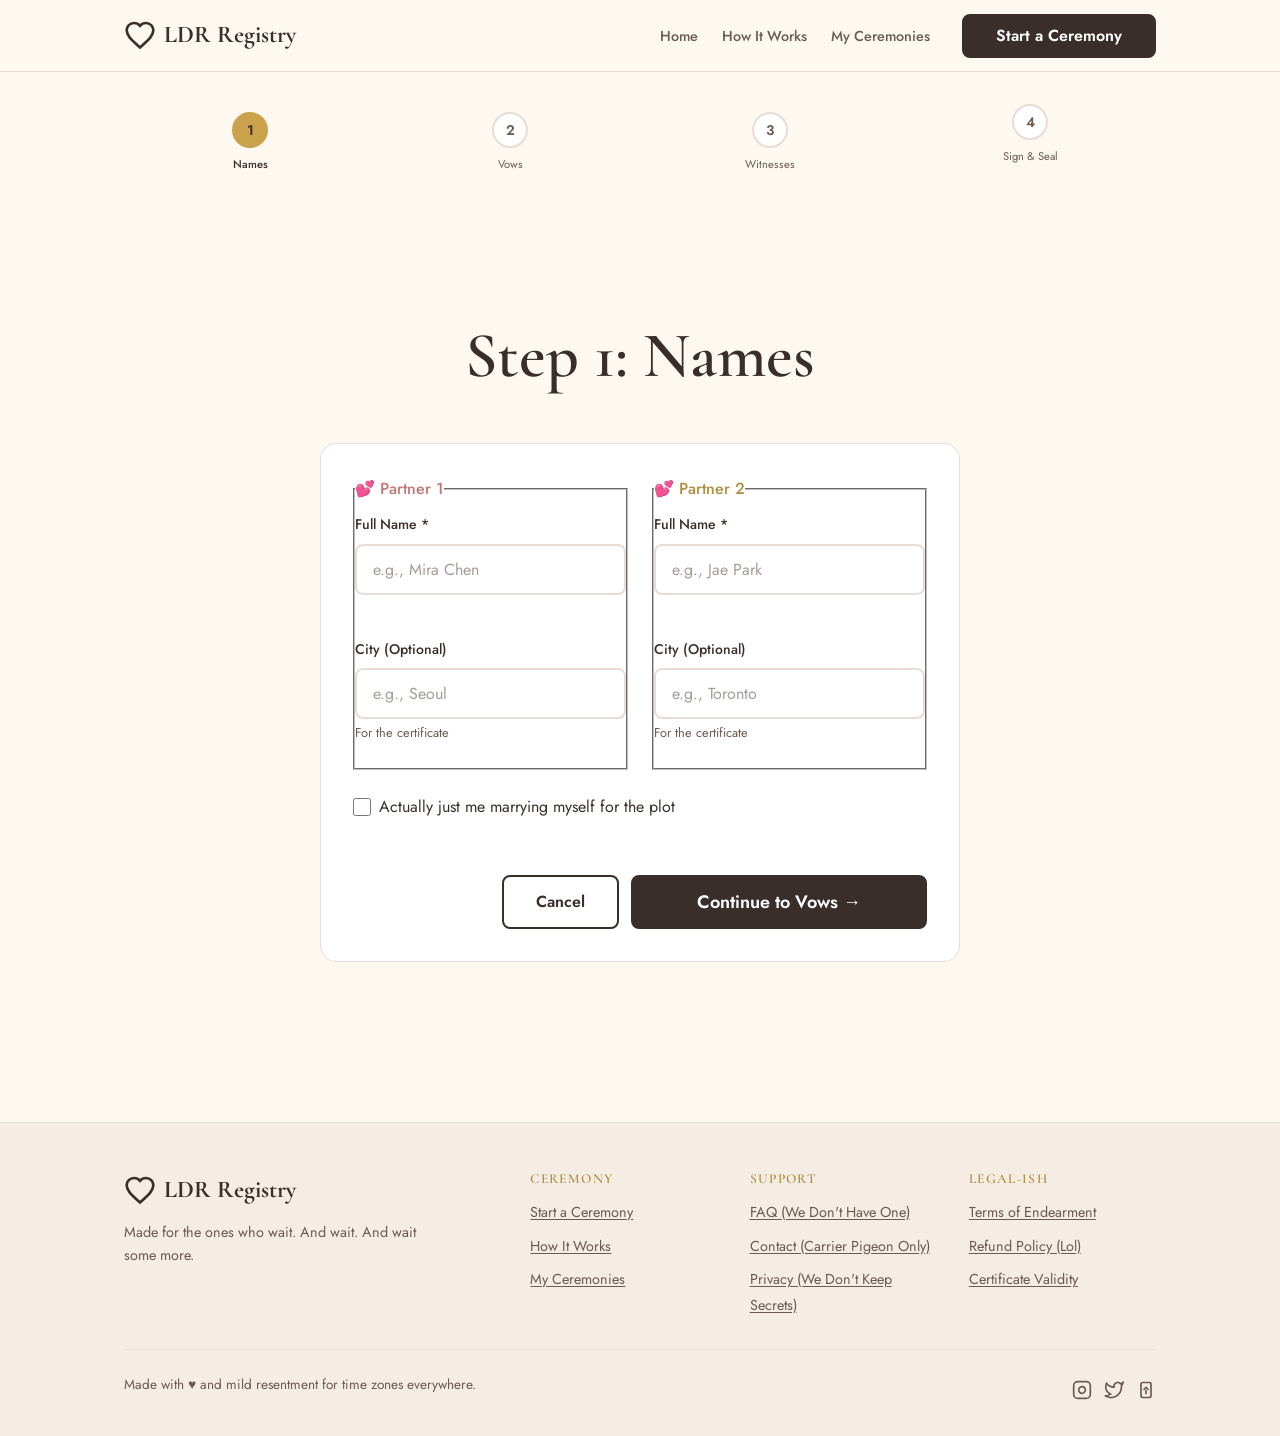
==== start.html @ facb6088 "Initial commit: Long Distance Romance Registry - complete wedding site" ====
<!DOCTYPE html>
<html lang="en">
<head>
  <meta charset="UTF-8">
  <meta name="viewport" content="width=device-width, initial-scale=1.0">
  <meta name="description" content="Step 1: Enter your names to start your online ceremony.">
  <title>Start Your Ceremony — Long Distance Romance Registry</title>
  <link rel="preconnect" href="https://fonts.googleapis.com">
  <link rel="preconnect" href="https://fonts.gstatic.com" crossorigin>
  <link href="https://fonts.googleapis.com/css2?family=Cormorant+Garamond:wght@400;600;700&family=Jost:wght@400;500;600&family=Pinyon+Script&display=swap" rel="stylesheet">
  <link rel="stylesheet" href="css/styles.css">
</head>
<body>
  <header class="header" role="banner">
    <div class="container header-inner">
      <a href="index.html" class="logo" aria-label="Long Distance Romance Registry — Home">
        <svg viewBox="0 0 24 24" fill="none" stroke="currentColor" stroke-width="2" aria-hidden="true">
          <path d="M12 21.35l-1.45-1.32C5.4 15.36 2 12.28 2 8.5 2 5.42 4.42 3 7.5 3c1.74 0 3.41.81 4.5 2.09C13.09 3.81 14.76 3 16.5 3 19.58 3 22 5.42 22 8.5c0 3.78-3.4 6.86-8.55 11.54L12 21.35z"/>
        </svg>
        <span>LDR Registry</span>
      </a>

      <nav class="nav" role="navigation" aria-label="Main navigation">
        <ul class="nav-list">
          <li><a href="index.html" class="nav-link">Home</a></li>
          <li><a href="how-it-works.html" class="nav-link">How It Works</a></li>
          <li><a href="dashboard.html" class="nav-link">My Ceremonies</a></li>
        </ul>
        <a href="start.html" class="btn btn--primary nav-cta">Start a Ceremony</a>
      </nav>

      <button class="mobile-nav-toggle" aria-expanded="false" aria-controls="main-nav" aria-label="Toggle navigation menu">
        <span class="hamburger" aria-hidden="true"></span>
      </button>
    </div>
  </header>

  <main class="main" id="main" role="main">
    <section class="section--sm" aria-label="Ceremony progress">
      <div class="container">
        <div class="progress-bar" role="progressbar" aria-valuenow="1" aria-valuemin="1" aria-valuemax="4" aria-label="Ceremony progress: Step 1 of 4">
          <div class="progress-step" data-active="true" data-complete="false">
            <div class="progress-circle">1</div>
            <span class="progress-label">Names</span>
          </div>
          <div class="progress-step" data-active="false" data-complete="false">
            <div class="progress-circle">2</div>
            <span class="progress-label">Vows</span>
          </div>
          <div class="progress-step" data-active="false" data-complete="false">
            <div class="progress-circle">3</div>
            <span class="progress-label">Witnesses</span>
          </div>
          <div class="progress-step" data-active="false" data-complete="false">
            <div class="progress-circle">4</div>
            <span class="progress-label">Sign & Seal</span>
          </div>
        </div>
      </div>
    </section>

    <section class="section reveal" aria-labelledby="form-title">
      <div class="container">
        <header style="text-align: center; margin-bottom: var(--space-7);">
          <h1 id="form-title">Step 1: Names</h1>
        </header>

        <form id="names-form" class="card" style="max-width: 640px; margin: 0 auto;" novalidate>
          <div style="display: grid; grid-template-columns: 1fr 1fr; gap: var(--space-5);">
            <fieldset class="form-group" style="margin-bottom: 0;">
              <legend class="label" style="margin-bottom: var(--space-3); font-size: 1rem; color: var(--rose-dark);">
                <span aria-hidden="true">💕</span> Partner 1
              </legend>
              <div class="form-group">
                <label for="partner1-name" class="label">Full Name <span aria-hidden="true">*</span></label>
                <input type="text" id="partner1-name" name="partner1Name" class="input" placeholder="e.g., Mira Chen" required autocomplete="given-name" aria-describedby="partner1-name-error">
                <span id="partner1-name-error" class="error-message" aria-live="polite"></span>
              </div>
              <div class="form-group">
                <label for="partner1-city" class="label">City (Optional)</label>
                <input type="text" id="partner1-city" name="partner1City" class="input" placeholder="e.g., Seoul" autocomplete="address-level2" aria-describedby="partner1-city-help">
                <span id="partner1-city-help" class="error-message" style="color: var(--ink-light);">For the certificate</span>
              </div>
            </fieldset>

            <fieldset class="form-group" style="margin-bottom: 0;">
              <legend class="label" style="margin-bottom: var(--space-3); font-size: 1rem; color: var(--gold-dark);">
                <span aria-hidden="true">💕</span> Partner 2
              </legend>
              <div class="form-group">
                <label for="partner2-name" class="label">Full Name <span aria-hidden="true">*</span></label>
                <input type="text" id="partner2-name" name="partner2Name" class="input" placeholder="e.g., Jae Park" required autocomplete="given-name" aria-describedby="partner2-name-error">
                <span id="partner2-name-error" class="error-message" aria-live="polite"></span>
              </div>
              <div class="form-group">
                <label for="partner2-city" class="label">City (Optional)</label>
                <input type="text" id="partner2-city" name="partner2City" class="input" placeholder="e.g., Toronto" autocomplete="address-level2" aria-describedby="partner2-city-help">
                <span id="partner2-city-help" class="error-message" style="color: var(--ink-light);">For the certificate</span>
              </div>
            </fieldset>
          </div>

          <div class="form-group" style="margin-top: var(--space-5);">
            <label class="checkbox-label">
              <input type="checkbox" id="same-person-check" name="samePerson" value="true">
              <span>Actually just me marrying myself for the plot</span>
            </label>
            <span id="same-person-error" class="error-message" aria-live="polite"></span>
          </div>

          <div style="display: flex; gap: var(--space-3); justify-content: flex-end; margin-top: var(--space-6);">
            <a href="index.html" class="btn btn--secondary">Cancel</a>
            <button type="submit" class="btn btn--primary btn--lg" id="continue-btn">Continue to Vows →</button>
          </div>
        </form>
      </div>
    </section>
  </main>

  <footer class="footer" role="contentinfo">
    <div class="container">
      <div class="footer-grid">
        <div class="footer-brand">
          <a href="index.html" class="logo" style="margin-bottom: var(--space-3);">
            <svg viewBox="0 0 24 24" fill="none" stroke="currentColor" stroke-width="2" aria-hidden="true">
              <path d="M12 21.35l-1.45-1.32C5.4 15.36 2 12.28 2 8.5 2 5.42 4.42 3 7.5 3c1.74 0 3.41.81 4.5 2.09C13.09 3.81 14.76 3 16.5 3 19.58 3 22 5.42 22 8.5c0 3.78-3.4 6.86-8.55 11.54L12 21.35z"/>
            </svg>
            <span>LDR Registry</span>
          </a>
          <p class="footer-tagline">Made for the ones who wait. And wait. And wait some more.</p>
        </div>

        <nav aria-label="Quick links">
          <h3 class="footer-title">Ceremony</h3>
          <ul class="footer-links">
            <li><a href="start.html">Start a Ceremony</a></li>
            <li><a href="how-it-works.html">How It Works</a></li>
            <li><a href="dashboard.html">My Ceremonies</a></li>
          </ul>
        </nav>

        <nav aria-label="Support">
          <h3 class="footer-title">Support</h3>
          <ul class="footer-links">
            <li><a href="404.html">FAQ (We Don't Have One)</a></li>
            <li><a href="404.html">Contact (Carrier Pigeon Only)</a></li>
            <li><a href="404.html">Privacy (We Don't Keep Secrets)</a></li>
          </ul>
        </nav>

        <nav aria-label="Legal">
          <h3 class="footer-title">Legal-ish</h3>
          <ul class="footer-links">
            <li><a href="404.html">Terms of Endearment</a></li>
            <li><a href="404.html">Refund Policy (Lol)</a></li>
            <li><a href="404.html">Certificate Validity</a></li>
          </ul>
        </nav>
      </div>

      <div class="footer-bottom">
        <p>Made with ♥ and mild resentment for time zones everywhere.</p>
        <div class="footer-social">
          <a href="404.html" aria-label="Instagram" title="Instagram">
            <svg width="20" height="20" viewBox="0 0 24 24" fill="none" stroke="currentColor" stroke-width="2" aria-hidden="true">
              <rect x="2" y="2" width="20" height="20" rx="5" ry="5"/>
              <path d="M16 11.37A4 4 0 1 1 12.63 8 4 4 0 0 1 16 11.37z"/>
              <line x1="17.5" y1="6.5" x2="17.51" y2="6.5"/>
            </svg>
          </a>
          <a href="404.html" aria-label="Twitter" title="Twitter">
            <svg width="20" height="20" viewBox="0 0 24 24" fill="none" stroke="currentColor" stroke-width="2" aria-hidden="true">
              <path d="M23 3a10.9 10.9 0 0 1-3.14 1.53 4.48 4.48 0 0 0-7.86 3v1A10.66 10.66 0 0 1 3 4s-4 9 5 13a11.64 11.64 0 0 1-7 2c9 5 20 0 20-11.5a4.5 4.5 0 0 0-.08-.83A7.72 7.72 0 0 0 23 3z"/>
            </svg>
          </a>
          <a href="404.html" aria-label="TikTok" title="TikTok">
            <svg width="20" height="20" viewBox="0 0 24 24" fill="none" stroke="currentColor" stroke-width="2" aria-hidden="true">
              <path d="M16 3a2 2 0 0 1 2 2v14a2 2 0 0 1-2 2H8a2 2 0 0 1-2-2V5a2 2 0 0 1 2-2h8z"/>
              <path d="M12 17v-5"/>
              <path d="M9 12l3-3 3 3"/>
            </svg>
          </a>
        </div>
      </div>
    </div>
  </footer>

  <script src="js/ceremony-store.js"></script>
  <script src="js/app.js"></script>
  <script src="js/pages/start.js"></script>
</body>
</html>
---- css/styles.css ----
/* ========================================================================
   DESIGN TOKENS
   ======================================================================== */
:root {
  --bg: #FDF8F0;
  --bg-alt: #F5EDE3;
  --ink: #3A2E2A;
  --ink-light: #6B5B52;
  --rose: #D98C8C;
  --rose-dark: #C47676;
  --gold: #C9A24B;
  --gold-dark: #B08E3F;
  --lime: #C6FF00;
  --lime-dark: #A8D800;
  --error: #E05B5B;
  --success: #7BAE7F;
  --white: #FFFFFF;
  --border: #E8DDD4;
  --shadow: rgba(58, 46, 42, 0.08);
  --shadow-strong: rgba(58, 46, 42, 0.15);

  --font-heading: 'Cormorant Garamond', Georgia, serif;
  --font-body: 'Jost', -apple-system, BlinkMacSystemFont, sans-serif;
  --font-script: 'Pinyon Script', cursive;

  --space-1: 4px;
  --space-2: 8px;
  --space-3: 12px;
  --space-4: 16px;
  --space-5: 24px;
  --space-6: 32px;
  --space-7: 48px;
  --space-8: 64px;
  --space-9: 96px;

  --radius-sm: 4px;
  --radius-md: 8px;
  --radius-lg: 16px;
  --radius-xl: 24px;

  --transition-fast: 150ms ease;
  --transition-base: 250ms ease;
  --transition-slow: 350ms ease;

  --max-width: 1080px;
  --header-height: 72px;
}

@media (prefers-reduced-motion: reduce) {
  :root {
    --transition-fast: 0ms;
    --transition-base: 0ms;
    --transition-slow: 0ms;
  }
}

/* ========================================================================
   RESET & BASE
   ======================================================================== */
*, *::before, *::after {
  box-sizing: border-box;
  margin: 0;
  padding: 0;
}

html {
  font-size: 16px;
  scroll-behavior: smooth;
}

@media (prefers-reduced-motion: reduce) {
  html {
    scroll-behavior: auto;
  }
}

body {
  font-family: var(--font-body);
  font-size: 1rem;
  line-height: 1.6;
  color: var(--ink);
  background-color: var(--bg);
  -webkit-font-smoothing: antialiased;
  -moz-osx-font-smoothing: grayscale;
}

h1, h2, h3, h4, h5, h6 {
  font-family: var(--font-heading);
  font-weight: 600;
  line-height: 1.2;
  color: var(--ink);
}

h1 { font-size: clamp(2.5rem, 5vw, 4rem); }
h2 { font-size: clamp(1.75rem, 3.5vw, 2.5rem); }
h3 { font-size: clamp(1.25rem, 2.5vw, 1.75rem); }

p { margin-bottom: var(--space-4); }

a {
  color: var(--rose-dark);
  text-decoration: underline;
  text-underline-offset: 2px;
  transition: color var(--transition-fast);
}
a:hover { color: var(--rose); }
a:focus-visible {
  outline: 2px solid var(--lime);
  outline-offset: 2px;
  border-radius: var(--radius-sm);
}

img { max-width: 100%; height: auto; display: block; }

/* ========================================================================
   LAYOUT
   ======================================================================== */
.container {
  width: 100%;
  max-width: var(--max-width);
  margin: 0 auto;
  padding: 0 var(--space-5);
}

.section {
  padding: var(--space-8) 0;
}

.section--sm { padding: var(--space-6) 0; }
.section--lg { padding: var(--space-9) 0; }

/* ========================================================================
   HEADER & NAV
   ======================================================================== */
.header {
  position: sticky;
  top: 0;
  z-index: 100;
  background: rgba(253, 248, 240, 0.95);
  backdrop-filter: blur(8px);
  border-bottom: 1px solid var(--border);
  height: var(--header-height);
}

.header-inner {
  display: flex;
  align-items: center;
  justify-content: space-between;
  height: 100%;
}

.logo {
  font-family: var(--font-heading);
  font-size: 1.5rem;
  font-weight: 700;
  color: var(--ink);
  text-decoration: none;
  display: flex;
  align-items: center;
  gap: var(--space-2);
}
.logo:hover { color: var(--rose); }
.logo svg { width: 32px; height: 32px; }

.nav {
  display: flex;
  align-items: center;
  gap: var(--space-6);
}

.nav-list {
  display: flex;
  list-style: none;
  gap: var(--space-5);
}

.nav-link {
  font-size: 0.9rem;
  font-weight: 500;
  color: var(--ink-light);
  text-decoration: none;
  padding: var(--space-2) 0;
  position: relative;
}
.nav-link::after {
  content: '';
  position: absolute;
  bottom: 0;
  left: 0;
  width: 0;
  height: 2px;
  background: var(--gold);
  transition: width var(--transition-base);
}
.nav-link:hover::after,
.nav-link[aria-current="page"]::after { width: 100%; }
.nav-link:hover { color: var(--ink); }

.nav-cta {
  display: none;
}

.mobile-nav-toggle {
  display: none;
  background: none;
  border: none;
  cursor: pointer;
  padding: var(--space-2);
  z-index: 101;
}

.hamburger {
  display: block;
  width: 24px;
  height: 2px;
  background: var(--ink);
  position: relative;
  transition: background var(--transition-fast);
}
.hamburger::before,
.hamburger::after {
  content: '';
  position: absolute;
  left: 0;
  width: 100%;
  height: 2px;
  background: var(--ink);
  transition: transform var(--transition-base);
}
.hamburger::before { top: -7px; }
.hamburger::after { bottom: -7px; }

.mobile-nav-toggle[aria-expanded="true"] .hamburger { background: transparent; }
.mobile-nav-toggle[aria-expanded="true"] .hamburger::before { transform: rotate(45deg) translate(5px, 5px); }
.mobile-nav-toggle[aria-expanded="true"] .hamburger::after { transform: rotate(-45deg) translate(5px, -5px); }

@media (max-width: 720px) {
  .nav {
    position: fixed;
    top: 0;
    right: 0;
    bottom: 0;
    width: 280px;
    max-width: 85vw;
    background: var(--bg);
    border-left: 1px solid var(--border);
    flex-direction: column;
    align-items: stretch;
    padding: calc(var(--header-height) + var(--space-6)) var(--space-5) var(--space-6);
    transform: translateX(100%);
    transition: transform var(--transition-slow);
    overflow-y: auto;
  }
  .nav[data-visible="true"] { transform: translateX(0); }

  .nav-list { flex-direction: column; gap: 0; }
  .nav-link { display: block; padding: var(--space-3) 0; font-size: 1.1rem; }
  .nav-link::after { display: none; }

  .nav-cta { display: block; margin-top: var(--space-6); }

  .mobile-nav-toggle { display: block; }
}

/* ========================================================================
   BUTTONS
   ======================================================================== */
.btn {
  display: inline-flex;
  align-items: center;
  justify-content: center;
  gap: var(--space-2);
  font-family: var(--font-body);
  font-size: 1rem;
  font-weight: 600;
  line-height: 1;
  padding: var(--space-3) var(--space-6);
  border: 2px solid transparent;
  border-radius: var(--radius-md);
  cursor: pointer;
  transition: all var(--transition-base);
  text-decoration: none;
  white-space: nowrap;
}
.btn:focus-visible {
  outline: 2px solid var(--lime);
  outline-offset: 2px;
}
.btn:disabled { opacity: 0.5; cursor: not-allowed; }

.btn--primary {
  background: var(--ink);
  color: var(--white);
  border-color: var(--ink);
}
.btn--primary:hover:not(:disabled) {
  background: var(--rose-dark);
  border-color: var(--rose-dark);
  transform: translateY(-2px);
  box-shadow: 0 4px 12px var(--shadow-strong);
}

.btn--secondary {
  background: transparent;
  color: var(--ink);
  border-color: var(--ink);
}
.btn--secondary:hover:not(:disabled) {
  background: var(--ink);
  color: var(--white);
}

.btn--gold {
  background: var(--gold);
  color: var(--ink);
  border-color: var(--gold);
}
.btn--gold:hover:not(:disabled) {
  background: var(--gold-dark);
  border-color: var(--gold-dark);
  transform: translateY(-2px);
}

.btn--lime {
  background: var(--lime);
  color: var(--ink);
  border-color: var(--lime);
}
.btn--lime:hover:not(:disabled) {
  background: var(--lime-dark);
  border-color: var(--lime-dark);
  transform: translateY(-2px);
}

.btn--ghost {
  background: transparent;
  color: var(--ink-light);
  border-color: transparent;
}
.btn--ghost:hover:not(:disabled) { color: var(--ink); }

.btn--sm { padding: var(--space-2) var(--space-4); font-size: 0.875rem; }
.btn--lg { padding: var(--space-4) var(--space-8); font-size: 1.125rem; }
.btn--full { width: 100%; }

/* ========================================================================
   FORMS
   ======================================================================== */
.form-group { margin-bottom: var(--space-5); }

.label {
  display: block;
  font-size: 0.875rem;
  font-weight: 500;
  color: var(--ink);
  margin-bottom: var(--space-2);
}

.input,
.textarea,
.select {
  width: 100%;
  font-family: var(--font-body);
  font-size: 1rem;
  padding: var(--space-3) var(--space-4);
  border: 2px solid var(--border);
  border-radius: var(--radius-md);
  background: var(--white);
  color: var(--ink);
  transition: border-color var(--transition-fast), box-shadow var(--transition-fast);
}
.input:focus,
.textarea:focus,
.select:focus {
  outline: none;
  border-color: var(--gold);
  box-shadow: 0 0 0 3px rgba(201, 162, 75, 0.2);
}
.input::placeholder,
.textarea::placeholder { color: var(--ink-light); opacity: 0.6; }

.input--error,
.textarea--error { border-color: var(--error); }
.input--error:focus,
.textarea--error:focus { box-shadow: 0 0 0 3px rgba(224, 91, 91, 0.2); }

.error-message {
  display: block;
  font-size: 0.8rem;
  color: var(--error);
  margin-top: var(--space-1);
  min-height: 1.2em;
}

.textarea { min-height: 140px; resize: vertical; }

.radio-group { display: flex; flex-wrap: wrap; gap: var(--space-4); }
.radio-label {
  display: inline-flex;
  align-items: center;
  gap: var(--space-2);
  cursor: pointer;
  padding: var(--space-3) var(--space-5);
  border: 2px solid var(--border);
  border-radius: var(--radius-md);
  transition: all var(--transition-fast);
}
.radio-label:hover { border-color: var(--gold); }
.radio-label:has(input:checked) {
  border-color: var(--gold);
  background: rgba(201, 162, 75, 0.1);
}
.radio-label input { position: absolute; opacity: 0; pointer-events: none; }

.checkbox-label {
  display: inline-flex;
  align-items: center;
  gap: var(--space-2);
  cursor: pointer;
}
.checkbox-label input {
  width: 18px;
  height: 18px;
  accent-color: var(--gold);
}

/* ========================================================================
   PROGRESS BAR
   ======================================================================== */
.progress-bar {
  display: flex;
  gap: var(--space-2);
  margin-bottom: var(--space-7);
}
.progress-step {
  flex: 1;
  display: flex;
  flex-direction: column;
  align-items: center;
  gap: var(--space-2);
  position: relative;
}
.progress-step::before {
  content: '';
  flex: 1;
  height: 2px;
  background: var(--border);
  z-index: 0;
}
.progress-step:last-child::before { display: none; }
.progress-step[data-complete="true"]::before { background: var(--gold); }

.progress-circle {
  width: 36px;
  height: 36px;
  border-radius: 50%;
  border: 2px solid var(--border);
  background: var(--white);
  display: flex;
  align-items: center;
  justify-content: center;
  font-size: 0.875rem;
  font-weight: 600;
  color: var(--ink-light);
  z-index: 1;
  transition: all var(--transition-base);
}
.progress-step[data-active="true"] .progress-circle {
  border-color: var(--gold);
  background: var(--gold);
  color: var(--ink);
}
.progress-step[data-complete="true"] .progress-circle {
  border-color: var(--success);
  background: var(--success);
  color: var(--white);
}
.progress-step[data-complete="true"] .progress-circle::after {
  content: '✓';
  font-size: 0.75rem;
}

.progress-label {
  font-size: 0.7rem;
  text-align: center;
  color: var(--ink-light);
  max-width: 80px;
}
.progress-step[data-active="true"] .progress-label { color: var(--ink); font-weight: 500; }

/* ========================================================================
   CARDS
   ======================================================================== */
.card {
  background: var(--white);
  border: 1px solid var(--border);
  border-radius: var(--radius-lg);
  padding: var(--space-6);
  transition: transform var(--transition-base), box-shadow var(--transition-base);
}
.card:hover {
  transform: translateY(-4px);
  box-shadow: 0 12px 24px var(--shadow);
}

.card--border-gold { border-color: var(--gold); }

.badge {
  display: inline-flex;
  align-items: center;
  gap: var(--space-1);
  font-size: 0.7rem;
  font-weight: 600;
  text-transform: uppercase;
  letter-spacing: 0.05em;
  padding: var(--space-1) var(--space-3);
  border-radius: var(--radius-sm);
}
.badge--gold { background: rgba(201, 162, 75, 0.15); color: var(--gold-dark); border: 1px solid var(--gold); }
.badge--rose { background: rgba(217, 140, 140, 0.15); color: var(--rose-dark); border: 1px solid var(--rose); }
.badge--lime { background: var(--lime); color: var(--ink); }
.badge--success { background: rgba(123, 174, 127, 0.15); color: var(--success); border: 1px solid var(--success); }

/* ========================================================================
   TOAST
   ======================================================================== */
.toast-container {
  position: fixed;
  bottom: var(--space-5);
  right: var(--space-5);
  z-index: 1000;
  display: flex;
  flex-direction: column;
  gap: var(--space-2);
  pointer-events: none;
}

.toast {
  pointer-events: auto;
  padding: var(--space-3) var(--space-5);
  border-radius: var(--radius-md);
  background: var(--ink);
  color: var(--white);
  font-size: 0.9rem;
  box-shadow: 0 8px 24px var(--shadow-strong);
  animation: slideIn 0.3s ease;
  max-width: 360px;
}
.toast--success { background: var(--success); }
.toast--error { background: var(--error); }
.toast--gold { background: var(--gold); color: var(--ink); }

@keyframes slideIn {
  from { opacity: 0; transform: translateX(100%); }
  to { opacity: 1; transform: translateX(0); }
}

@media (prefers-reduced-motion: reduce) {
  .toast { animation: none; }
}

/* ========================================================================
   ACCORDION (FAQ)
   ======================================================================== */
.accordion { border: 1px solid var(--border); border-radius: var(--radius-lg); overflow: hidden; }
.accordion-item { border-bottom: 1px solid var(--border); }
.accordion-item:last-child { border-bottom: none; }

.accordion-trigger {
  width: 100%;
  display: flex;
  align-items: center;
  justify-content: space-between;
  padding: var(--space-5);
  background: var(--white);
  border: none;
  font-family: var(--font-body);
  font-size: 1rem;
  font-weight: 500;
  color: var(--ink);
  text-align: left;
  cursor: pointer;
  transition: background var(--transition-fast);
}
.accordion-trigger:hover { background: var(--bg-alt); }
.accordion-trigger:focus-visible {
  outline: 2px solid var(--lime);
  outline-offset: -2px;
}

.accordion-icon {
  width: 24px;
  height: 24px;
  flex-shrink: 0;
  color: var(--gold);
  transition: transform var(--transition-base);
}
.accordion-item[data-open="true"] .accordion-icon { transform: rotate(180deg); }

.accordion-content {
  max-height: 0;
  overflow: hidden;
  transition: max-height var(--transition-slow), padding var(--transition-base);
}
.accordion-content-inner { padding: 0 var(--space-5) var(--space-5); color: var(--ink-light); }

/* ========================================================================
   CONFETTI
   ======================================================================== */
.confetti-container {
  position: fixed;
  inset: 0;
  pointer-events: none;
  z-index: 999;
  overflow: hidden;
}
.confetti-piece {
  position: absolute;
  width: 10px;
  height: 10px;
  opacity: 0;
  animation: confettiFall var(--confetti-duration, 2s) ease-out forwards;
}
.confetti-piece--rect { border-radius: 2px; }
.confetti-piece--circle { border-radius: 50%; }

@keyframes confettiFall {
  0% { opacity: 1; transform: translateY(-100vh) rotate(0deg); }
  100% { opacity: 0; transform: translateY(100vh) rotate(720deg); }
}

@media (prefers-reduced-motion: reduce) {
  .confetti-piece { display: none !important; }
}

/* ========================================================================
   HERO
   ======================================================================== */
.hero {
  padding: var(--space-9) 0 var(--space-8);
  text-align: center;
}
.hero-title {
  font-family: var(--font-heading);
  font-size: clamp(2.25rem, 5vw, 3.75rem);
  line-height: 1.15;
  margin-bottom: var(--space-4);
}
.hero-title .highlight { color: var(--rose); }
.hero-subtitle {
  font-size: clamp(1.125rem, 2.5vw, 1.375rem);
  color: var(--ink-light);
  max-width: 60ch;
  margin: 0 auto var(--space-7);
}
.hero-cta { display: flex; gap: var(--space-4); justify-content: center; flex-wrap: wrap; margin-top: var(--space-2); }

/* ========================================================================
   STEPS / HOW IT WORKS
   ======================================================================== */
.steps-grid {
  display: grid;
  grid-template-columns: repeat(auto-fit, minmax(240px, 1fr));
  gap: var(--space-5);
  margin-top: var(--space-7);
}
.step-card { text-align: center; }
.step-number {
  width: 64px;
  height: 64px;
  border-radius: 50%;
  background: var(--gold);
  color: var(--ink);
  font-family: var(--font-heading);
  font-size: 1.5rem;
  font-weight: 700;
  display: flex;
  align-items: center;
  justify-content: center;
  margin: 0 auto var(--space-4);
}
.step-title { font-size: 1.25rem; margin-bottom: var(--space-2); }
.step-desc { color: var(--ink-light); font-size: 0.95rem; }

/* ========================================================================
   TESTIMONIALS
   ======================================================================== */
.testimonials-grid {
  display: grid;
  grid-template-columns: repeat(auto-fit, minmax(280px, 1fr));
  gap: var(--space-5);
  margin-top: var(--space-7);
}
.testimonial {
  background: var(--white);
  border: 1px solid var(--border);
  border-radius: var(--radius-lg);
  padding: var(--space-6);
}
.testimonial-text { font-style: italic; margin-bottom: var(--space-4); position: relative; }
.testimonial-text::before {
  content: '"';
  font-family: var(--font-heading);
  font-size: 4rem;
  color: var(--gold);
  opacity: 0.3;
  position: absolute;
  top: -1.5rem;
  left: -0.5rem;
  line-height: 1;
}
.testimonial-author { display: flex; align-items: center; gap: var(--space-3); }
.testimonial-avatar {
  width: 48px;
  height: 48px;
  border-radius: 50%;
  background: linear-gradient(135deg, var(--rose), var(--gold));
  display: flex;
  align-items: center;
  justify-content: center;
  color: var(--white);
  font-weight: 600;
  font-size: 1.1rem;
}
.testimonial-name { font-weight: 600; color: var(--ink); }
.testimonial-location { font-size: 0.85rem; color: var(--ink-light); }

/* ========================================================================
   COUNTER
   ======================================================================== */
.counter {
  display: inline-flex;
  align-items: center;
  gap: var(--space-3);
  padding: var(--space-3) var(--space-6);
  background: var(--white);
  border: 1px solid var(--border);
  border-radius: var(--radius-xl);
  margin-top: var(--space-7);
}
.counter-number {
  font-family: var(--font-heading);
  font-size: 2rem;
  font-weight: 700;
  color: var(--gold);
}
.counter-label { color: var(--ink-light); }

/* ========================================================================
   CERTIFICATE SPECIFIC
   ======================================================================== */
.certificate {
  background: var(--white);
  border: 4px double var(--gold);
  border-radius: var(--radius-xl);
  padding: var(--space-8);
  position: relative;
  max-width: 800px;
  margin: 0 auto;
}
.certificate::before {
  content: '';
  position: absolute;
  inset: 20px;
  border: 1px solid var(--gold);
  opacity: 0.5;
  pointer-events: none;
}
.certificate-header { text-align: center; margin-bottom: var(--space-7); }
.certificate-title {
  font-family: var(--font-script);
  font-size: clamp(2.5rem, 5vw, 4rem);
  color: var(--ink);
  margin-bottom: var(--space-2);
}
.certificate-subtitle { font-size: 1.1rem; color: var(--ink-light); }
.certificate-divider {
  display: flex;
  align-items: center;
  gap: var(--space-4);
  margin: var(--space-6) 0;
}
.certificate-divider::before,
.certificate-divider::after {
  content: '';
  flex: 1;
  height: 1px;
  background: var(--gold);
  opacity: 0.5;
}
.certificate-divider svg { width: 32px; height: 32px; color: var(--gold); opacity: 0.7; }

.certificate-body { margin-bottom: var(--space-7); }
.certificate-names {
  display: flex;
  align-items: center;
  justify-content: center;
  gap: var(--space-5);
  flex-wrap: wrap;
  margin-bottom: var(--space-6);
}
.certificate-name {
  font-family: var(--font-script);
  font-size: clamp(2rem, 4vw, 3rem);
  color: var(--ink);
}
.certificate-and { font-family: var(--font-heading); color: var(--gold); font-size: 1.25rem; }

.certificate-details {
  display: grid;
  grid-template-columns: repeat(auto-fit, minmax(200px, 1fr));
  gap: var(--space-4);
  margin-top: var(--space-6);
  padding-top: var(--space-6);
  border-top: 1px dashed var(--border);
}
.certificate-detail { text-align: center; }
.certificate-detail-label { font-size: 0.75rem; text-transform: uppercase; letter-spacing: 0.1em; color: var(--ink-light); margin-bottom: var(--space-1); }
.certificate-detail-value { font-family: var(--font-heading); color: var(--ink); }

.certificate-signatures {
  display: flex;
  justify-content: space-around;
  flex-wrap: wrap;
  gap: var(--space-6);
  margin-top: var(--space-7);
  padding-top: var(--space-6);
  border-top: 1px dashed var(--border);
}
.signature-block { text-align: center; min-width: 180px; }
.signature-image { max-width: 100%; height: auto; border-bottom: 1px solid var(--ink); padding-bottom: var(--space-2); margin-bottom: var(--space-2); }
.signature-label { font-size: 0.85rem; color: var(--ink-light); }
.signature-typed { font-family: var(--font-script); font-size: 2rem; color: var(--ink); border-bottom: 1px solid var(--ink); padding-bottom: var(--space-2); }

.certificate-location {
  text-align: center;
  margin-top: var(--space-6);
  padding: var(--space-4);
  background: rgba(217, 140, 140, 0.08);
  border-radius: var(--radius-md);
  font-family: var(--font-script);
  font-size: 1.25rem;
  color: var(--rose-dark);
}

.certificate-id {
  text-align: center;
  margin-top: var(--space-4);
  font-family: var(--font-body);
  font-size: 0.85rem;
  color: var(--ink-light);
  letter-spacing: 0.1em;
}

.certificate-actions {
  display: flex;
  gap: var(--space-3);
  justify-content: center;
  flex-wrap: wrap;
  margin-top: var(--space-7);
  padding-top: var(--space-6);
  border-top: 1px solid var(--border);
}

@media print {
  .header, .footer, .certificate-actions, .progress-bar, .toast-container, .confetti-container { display: none !important; }
  body { background: var(--white); }
  .certificate { border: 4px double var(--gold); box-shadow: none; max-width: none; padding: var(--space-8); }
  .certificate::before { display: none; }
  .page-break { page-break-after: always; }
}

/* ========================================================================
   DASHBOARD
   ======================================================================== */
.dashboard-grid {
  display: grid;
  grid-template-columns: repeat(auto-fill, minmax(300px, 1fr));
  gap: var(--space-5);
  margin-top: var(--space-6);
}
.dashboard-card {
  background: var(--white);
  border: 1px solid var(--border);
  border-radius: var(--radius-lg);
  padding: var(--space-5);
  display: flex;
  flex-direction: column;
}
.dashboard-card-header { display: flex; justify-content: space-between; align-items: flex-start; margin-bottom: var(--space-3); }
.dashboard-names { font-family: var(--font-script); font-size: 1.75rem; color: var(--ink); }
.dashboard-meta { display: flex; flex-direction: column; gap: var(--space-1); font-size: 0.85rem; color: var(--ink-light); }
.dashboard-actions { display: flex; gap: var(--space-2); margin-top: auto; padding-top: var(--space-4); border-top: 1px solid var(--border); }
.btn-icon {
  display: inline-flex;
  align-items: center;
  justify-content: center;
  width: 40px;
  height: 40px;
  border-radius: var(--radius-md);
  border: 1px solid var(--border);
  background: var(--white);
  color: var(--ink-light);
  cursor: pointer;
  transition: all var(--transition-fast);
}
.btn-icon:hover { border-color: var(--rose); color: var(--rose); background: rgba(217, 140, 140, 0.05); }
.btn-icon:focus-visible { outline: 2px solid var(--lime); outline-offset: 2px; }

.empty-state {
  text-align: center;
  padding: var(--space-9) var(--space-5);
  color: var(--ink-light);
}
.empty-state-icon {
  font-size: 4rem;
  margin-bottom: var(--space-4);
  opacity: 0.5;
}
.empty-state-title { font-size: 1.5rem; margin-bottom: var(--space-2); color: var(--ink); }
.empty-state-desc { max-width: 40ch; margin: 0 auto var(--space-6); }

/* ========================================================================
   FOOTER
   ======================================================================== */
.footer {
  background: var(--bg-alt);
  border-top: 1px solid var(--border);
  padding: var(--space-7) 0 var(--space-5);
  margin-top: var(--space-9);
}
.footer-grid {
  display: grid;
  grid-template-columns: 2fr repeat(3, 1fr);
  gap: var(--space-6);
  margin-bottom: var(--space-6);
}
.footer-brand { max-width: 300px; }
.footer-tagline { font-size: 0.9rem; color: var(--ink-light); margin-top: var(--space-3); }
.footer-title { font-size: 0.85rem; text-transform: uppercase; letter-spacing: 0.1em; color: var(--gold-dark); margin-bottom: var(--space-3); }
.footer-links { list-style: none; display: flex; flex-direction: column; gap: var(--space-2); }
.footer-links a { font-size: 0.9rem; color: var(--ink-light); }
.footer-links a:hover { color: var(--rose); }
.footer-bottom {
  display: flex;
  align-items: center;
  justify-content: space-between;
  flex-wrap: wrap;
  gap: var(--space-3);
  padding-top: var(--space-5);
  border-top: 1px solid var(--border);
  font-size: 0.85rem;
  color: var(--ink-light);
}
.footer-social { display: flex; gap: var(--space-3); }
.footer-social a { color: var(--ink-light); transition: color var(--transition-fast); }
.footer-social a:hover { color: var(--rose); }

@media (max-width: 720px) {
  .footer-grid { grid-template-columns: 1fr 1fr; }
  .footer-brand { grid-column: 1 / -1; }
}

/* ========================================================================
   SIGNATURE PAD
   ======================================================================== */
.signature-pad-wrapper {
  border: 2px solid var(--border);
  border-radius: var(--radius-md);
  overflow: hidden;
  background: var(--white);
}
.signature-pad {
  display: block;
  width: 100%;
  height: 200px;
  background: var(--white);
  touch-action: none;
}
.signature-pad-toolbar {
  display: flex;
  gap: var(--space-2);
  padding: var(--space-3);
  background: var(--bg-alt);
  border-top: 1px solid var(--border);
  flex-wrap: wrap;
}
.signature-type-toggle {
  display: flex;
  gap: var(--space-2);
  margin-bottom: var(--space-4);
}
.signature-typed-input {
  font-family: var(--font-script);
  font-size: 2.5rem;
  text-align: center;
  padding: var(--space-4);
  border: 2px solid var(--border);
  border-radius: var(--radius-md);
  background: var(--white);
  color: var(--ink);
  min-height: 80px;
}
.signature-typed-input:focus { outline: none; border-color: var(--gold); box-shadow: 0 0 0 3px rgba(201, 162, 75, 0.2); }

/* ========================================================================
   404
   ======================================================================== */
.error-page { min-height: 60vh; display: flex; align-items: center; justify-content: center; text-align: center; padding: var(--space-9) var(--space-5); }
.error-code { font-family: var(--font-heading); font-size: clamp(6rem, 15vw, 12rem); font-weight: 700; color: var(--gold); line-height: 1; margin-bottom: var(--space-3); opacity: 0.5; }
.error-title { font-size: clamp(1.75rem, 4vw, 2.5rem); margin-bottom: var(--space-3); }
.error-desc { max-width: 40ch; margin: 0 auto var(--space-6); color: var(--ink-light); }

/* ========================================================================
   SCROLL REVEAL
   ======================================================================== */
.reveal { opacity: 0; transform: translateY(20px); transition: opacity 0.6s ease, transform 0.6s ease; }
.reveal.visible { opacity: 1; transform: translateY(0); }

@media (prefers-reduced-motion: reduce) {
  .reveal { opacity: 1; transform: none; transition: none; }
}
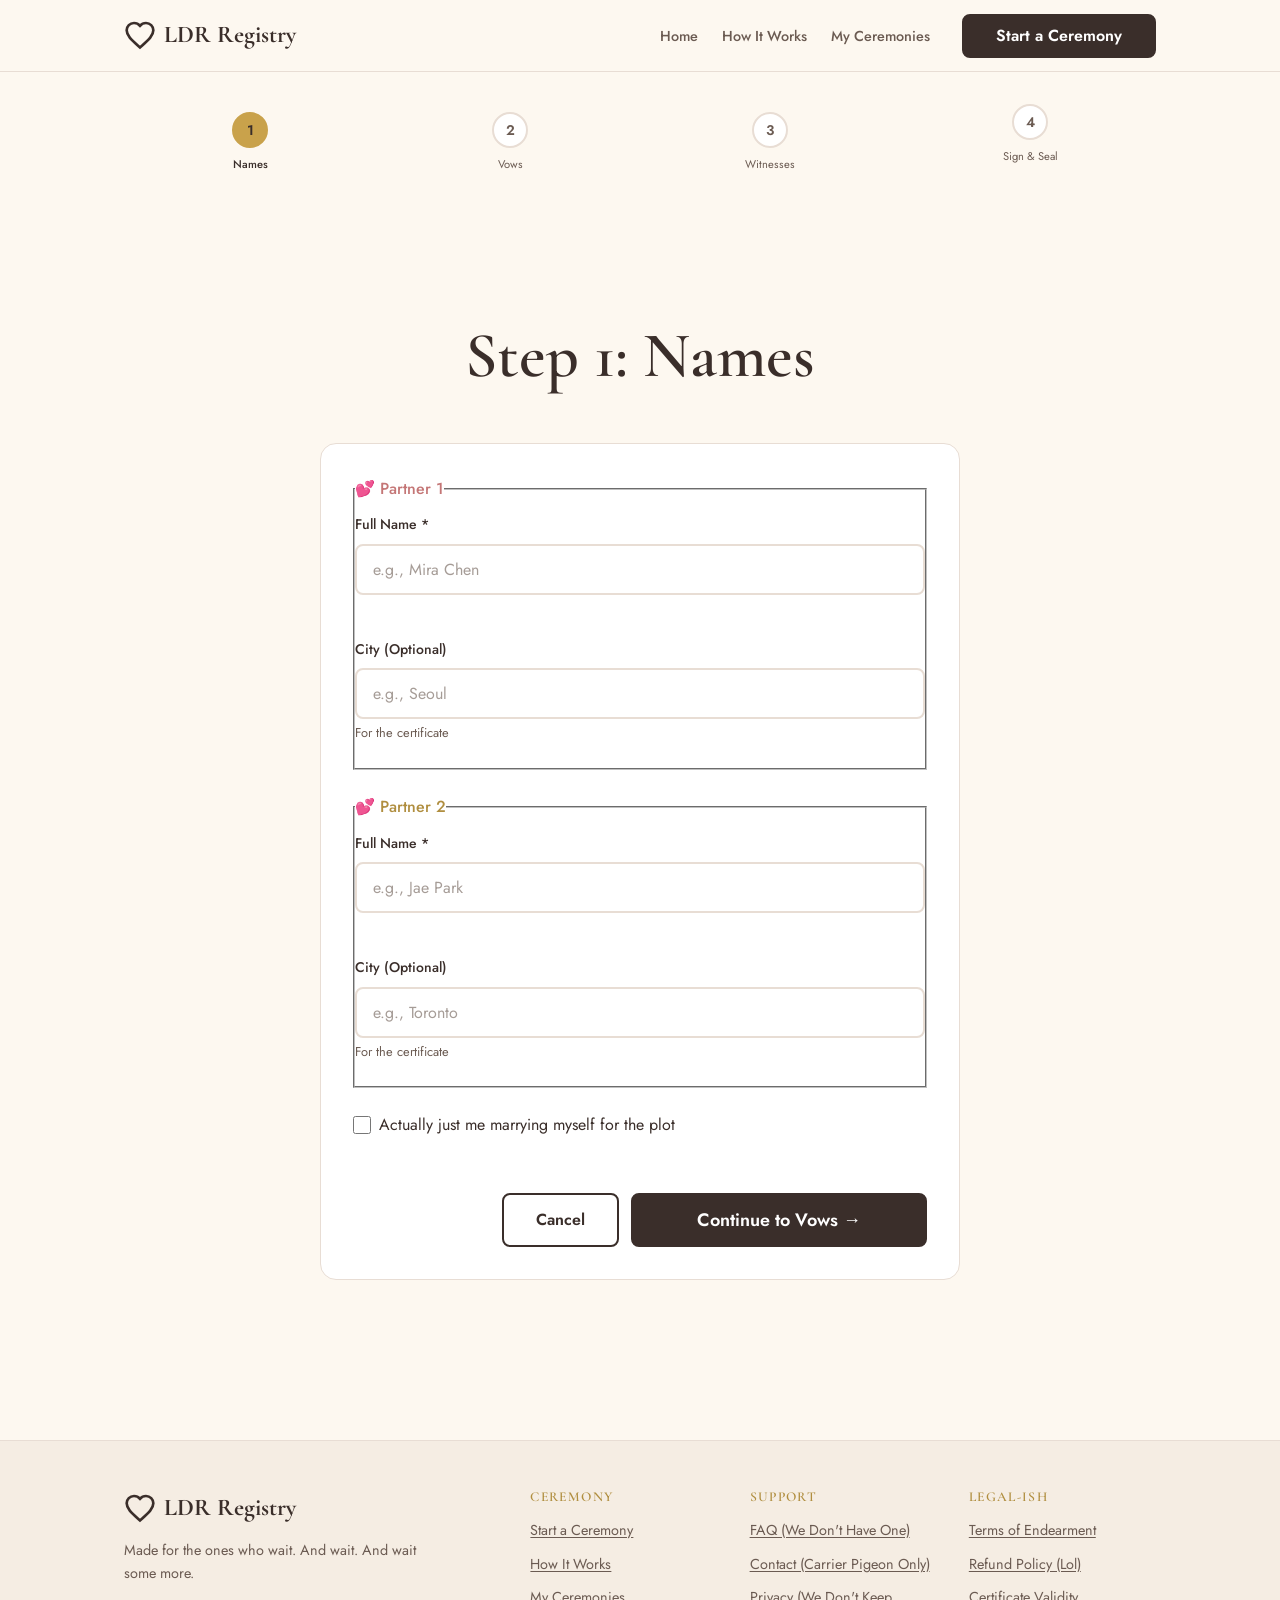
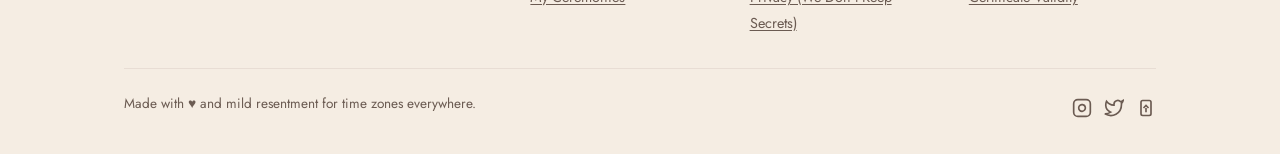
==== commit 2f11afde: "Fix mobile form input: use .names-grid class instead of fragile inline-style selector" ====
--- a/start.html
+++ b/start.html
@@ -66,8 +66,8 @@
         </header>
 
         <form id="names-form" class="card" style="max-width: 640px; margin: 0 auto;" novalidate>
-          <div style="display: grid; grid-template-columns: 1fr 1fr; gap: var(--space-5);">
-            <fieldset class="form-group" style="margin-bottom: 0;">
+          <div class="names-grid">
+            <fieldset class="form-group">
               <legend class="label" style="margin-bottom: var(--space-3); font-size: 1rem; color: var(--rose-dark);">
                 <span aria-hidden="true">💕</span> Partner 1
               </legend>
@@ -83,7 +83,7 @@
               </div>
             </fieldset>
 
-            <fieldset class="form-group" style="margin-bottom: 0;">
+            <fieldset class="form-group">
               <legend class="label" style="margin-bottom: var(--space-3); font-size: 1rem; color: var(--gold-dark);">
                 <span aria-hidden="true">💕</span> Partner 2
               </legend>
--- a/css/styles.css
+++ b/css/styles.css
@@ -1019,4 +1019,181 @@
 
 @media (prefers-reduced-motion: reduce) {
   .reveal { opacity: 1; transform: none; transition: none; }
+}
+
+/* ========================================================================
+   MOBILE RESPONSIVE FIXES
+   ======================================================================== */
+
+/* Small mobile: <= 480px */
+@media (max-width: 480px) {
+  :root {
+    --space-5: 16px;
+    --space-6: 24px;
+    --space-7: 32px;
+    --space-8: 40px;
+    --space-9: 56px;
+    --header-height: 64px;
+  }
+
+  .container { padding: 0 var(--space-3); }
+
+  /* Hero */
+  .hero { padding: var(--space-7) 0 var(--space-6); }
+  .hero-cta { flex-direction: column; align-items: stretch; }
+  .hero-cta .btn { width: 100%; }
+
+  /* Progress bar */
+  .progress-bar { gap: var(--space-1); }
+  .progress-step::before { height: 1px; }
+  .progress-circle { width: 28px; height: 28px; font-size: 0.75rem; }
+  .progress-label { font-size: 0.6rem; max-width: 60px; }
+
+  /* Forms */
+  .form-group { margin-bottom: var(--space-4); }
+  .input, .textarea, .select { padding: var(--space-3); font-size: 1rem; }
+  .radio-label { padding: var(--space-2) var(--space-3); font-size: 0.9rem; }
+  .radio-group { gap: var(--space-2); }
+
+  /* Start page form grid - stack on mobile */
+  .names-grid {
+    display: flex !important;
+    flex-direction: column !important;
+    gap: var(--space-4) !important;
+  }
+
+  /* Buttons */
+  .btn { padding: var(--space-3) var(--space-4); font-size: 0.95rem; }
+  .btn--lg { padding: var(--space-4) var(--space-5); font-size: 1rem; }
+  .btn--sm { padding: var(--space-2) var(--space-3); font-size: 0.8rem; }
+
+  /* Steps grid */
+  .steps-grid { grid-template-columns: 1fr; gap: var(--space-4); }
+  .step-number { width: 56px; height: 56px; font-size: 1.25rem; }
+
+  /* Testimonials */
+  .testimonials-grid { grid-template-columns: 1fr; gap: var(--space-4); }
+  .testimonial { padding: var(--space-4); }
+  .testimonial-text::before { font-size: 3rem; top: -1rem; left: -0.3rem; }
+
+  /* Certificate */
+  .certificate { padding: var(--space-5); border-width: 2px; }
+  .certificate::before { inset: 12px; }
+  .certificate-names { gap: var(--space-3); }
+  .certificate-name { font-size: clamp(1.5rem, 6vw, 2.25rem); }
+  .certificate-and { font-size: 1rem; }
+  .certificate-details { grid-template-columns: 1fr; gap: var(--space-3); }
+  .certificate-signatures { flex-direction: column; align-items: center; gap: var(--space-5); }
+  .signature-block { min-width: 100%; }
+  .signature-typed { font-size: 1.5rem; }
+  .certificate-actions { flex-direction: column; align-items: stretch; }
+  .certificate-actions .btn { width: 100%; }
+
+  /* Dashboard */
+  .dashboard-grid { grid-template-columns: 1fr; gap: var(--space-4); }
+  .dashboard-card { padding: var(--space-4); }
+  .dashboard-card-header { flex-direction: column; gap: var(--space-2); align-items: flex-start; }
+  .dashboard-actions { width: 100%; justify-content: flex-end; }
+
+  /* Witnesses */
+  .witness-row {
+    display: flex !important;
+    flex-direction: column !important;
+    gap: var(--space-3) !important;
+  }
+  .witness-row > .form-group { width: 100%; }
+  .witness-row .remove-witness { align-self: flex-start; }
+
+  /* Footer */
+  .footer { padding: var(--space-5) 0 var(--space-4); }
+  .footer-grid { grid-template-columns: 1fr; gap: var(--space-4); }
+  .footer-brand { max-width: none; }
+  .footer-bottom { flex-direction: column; text-align: center; }
+  .footer-social { justify-content: center; }
+
+  /* Signature pad */
+  .signature-pad { height: 160px; }
+  .signature-typed-input { font-size: 2rem; min-height: 70px; }
+
+  /* Nav */
+  .nav { width: 100%; max-width: 100%; padding: calc(var(--header-height) + var(--space-4)) var(--space-4) var(--space-4); }
+  .logo { font-size: 1.25rem; }
+  .logo svg { width: 28px; height: 28px; }
+
+  /* Counter */
+  .counter { padding: var(--space-2) var(--space-4); }
+  .counter-number { font-size: 1.5rem; }
+
+  /* Error page */
+  .error-page { padding: var(--space-7) var(--space-3); }
+}
+
+/* Tablet: 481px - 768px */
+@media (min-width: 481px) and (max-width: 768px) {
+  .container { padding: 0 var(--space-4); }
+
+  /* Start page form grid - stack on tablet too */
+  .names-grid {
+    display: flex !important;
+    flex-direction: column !important;
+    gap: var(--space-4) !important;
+  }
+
+  .witness-row {
+    display: flex !important;
+    flex-direction: column !important;
+    gap: var(--space-3) !important;
+  }
+  .witness-row > .form-group { width: 100%; }
+  .witness-row .remove-witness { align-self: flex-start; }
+
+  .certificate-signatures { flex-direction: column; align-items: center; gap: var(--space-5); }
+  .signature-block { min-width: 100%; }
+
+  .dashboard-card-header { flex-direction: column; gap: var(--space-2); align-items: flex-start; }
+}
+
+/* Landscape mobile fix */
+@media (max-height: 500px) and (orientation: landscape) {
+  .hero { padding: var(--space-5) 0 var(--space-4); }
+  .section { padding: var(--space-5) 0; }
+  .section--sm { padding: var(--space-4) 0; }
+  .progress-bar { margin-bottom: var(--space-4); }
+  .signature-pad { height: 120px; }
+}
+
+/* Touch target improvements */
+@media (pointer: coarse) {
+  .btn { min-height: 48px; }
+  .btn-icon { min-width: 44px; min-height: 44px; }
+  .nav-link { min-height: 44px; display: flex; align-items: center; }
+  .accordion-trigger { min-height: 48px; }
+  .input, .textarea, .select { min-height: 48px; }
+  .radio-label { min-height: 48px; }
+  .checkbox-label { min-height: 44px; }
+}
+
+/* Prevent zoom on input focus on iOS */
+@media screen and (max-width: 768px) {
+  .input, .textarea, .select { font-size: 16px; }
+}
+
+/* Smooth scrolling for anchor links */
+html { scroll-behavior: smooth; }
+@media (prefers-reduced-motion: reduce) {
+  html { scroll-behavior: auto; }
+}
+
+/* Fix for viewport height on mobile browsers */
+@supports (-webkit-touch-callout: none) {
+  .hero { min-height: -webkit-fill-available; }
+  .error-page { min-height: -webkit-fill-available; }
+  .certificate-page { min-height: -webkit-fill-available; }
+}
+
+/* Print styles - ensure certificate fits on page */
+@media print {
+  @page { margin: 0; size: auto; }
+  .certificate { max-width: none; width: 100%; border: 4px double var(--gold); }
+  .certificate-name { font-size: 2.5rem !important; }
 }
